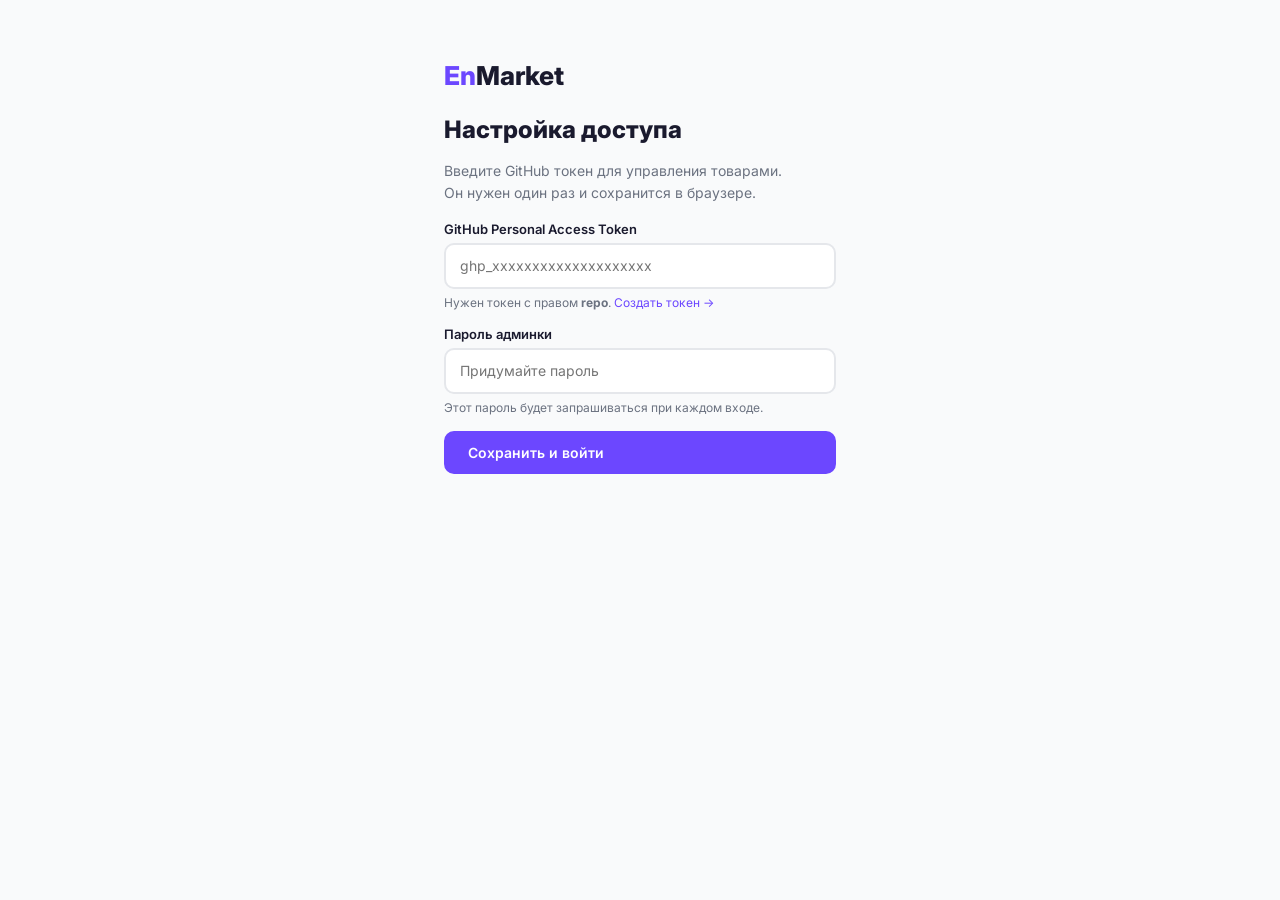
==== admin.html @ 6c4c6766 "Add admin panel + product cards + cart" ====
<!DOCTYPE html>
<html lang="ru">
<head>
  <meta charset="UTF-8" />
  <meta name="viewport" content="width=device-width, initial-scale=1.0" />
  <title>EnMarket — Админ панель</title>
  <link rel="preconnect" href="https://fonts.googleapis.com" />
  <link href="https://fonts.googleapis.com/css2?family=Inter:wght@300;400;500;600;700;800&display=swap" rel="stylesheet" />
  <link rel="stylesheet" href="css/admin.css" />
</head>
<body>

  <!-- SETUP SCREEN -->
  <div class="screen" id="setupScreen">
    <div class="auth-card">
      <div class="auth-logo"><span class="c-accent">En</span>Market</div>
      <h2>Настройка доступа</h2>
      <p class="auth-sub">Введите GitHub токен для управления товарами.<br/>Он нужен один раз и сохранится в браузере.</p>
      <div class="field">
        <label>GitHub Personal Access Token</label>
        <input type="password" id="tokenInput" placeholder="ghp_xxxxxxxxxxxxxxxxxxxx" />
        <small>Нужен токен с правом <strong>repo</strong>. <a href="https://github.com/settings/tokens/new" target="_blank">Создать токен →</a></small>
      </div>
      <div class="field">
        <label>Пароль админки</label>
        <input type="password" id="passwordInput" placeholder="Придумайте пароль" />
        <small>Этот пароль будет запрашиваться при каждом входе.</small>
      </div>
      <button class="btn btn-primary" onclick="saveSetup()">Сохранить и войти</button>
      <div class="error" id="setupError"></div>
    </div>
  </div>

  <!-- LOGIN SCREEN -->
  <div class="screen hidden" id="loginScreen">
    <div class="auth-card">
      <div class="auth-logo"><span class="c-accent">En</span>Market</div>
      <h2>Вход в админку</h2>
      <p class="auth-sub">Введите пароль для доступа к панели управления</p>
      <div class="field">
        <label>Пароль</label>
        <input type="password" id="loginPassword" placeholder="Введите пароль" onkeydown="if(event.key==='Enter')login()" />
      </div>
      <button class="btn btn-primary" onclick="login()">Войти</button>
      <div class="error" id="loginError"></div>
      <button class="btn-link" onclick="resetSetup()">Изменить настройки</button>
    </div>
  </div>

  <!-- ADMIN PANEL -->
  <div class="screen hidden" id="adminScreen">

    <!-- Sidebar -->
    <aside class="sidebar">
      <div class="sidebar__logo"><span class="c-accent">En</span>Market</div>
      <nav class="sidebar__nav">
        <a href="#" class="sidebar__link active" onclick="showSection('products')">
          <svg width="18" height="18" viewBox="0 0 24 24" fill="none" stroke="currentColor" stroke-width="2"><path d="M21 16V8a2 2 0 0 0-1-1.73l-7-4a2 2 0 0 0-2 0l-7 4A2 2 0 0 0 3 8v8a2 2 0 0 0 1 1.73l7 4a2 2 0 0 0 2 0l7-4A2 2 0 0 0 21 16z"/></svg>
          Товары
        </a>
        <a href="#" class="sidebar__link" onclick="showSection('add')">
          <svg width="18" height="18" viewBox="0 0 24 24" fill="none" stroke="currentColor" stroke-width="2"><circle cx="12" cy="12" r="10"/><line x1="12" y1="8" x2="12" y2="16"/><line x1="8" y1="12" x2="16" y2="12"/></svg>
          Добавить товар
        </a>
      </nav>
      <div class="sidebar__footer">
        <a href="/" target="_blank" class="sidebar__link">
          <svg width="18" height="18" viewBox="0 0 24 24" fill="none" stroke="currentColor" stroke-width="2"><path d="M18 13v6a2 2 0 0 1-2 2H5a2 2 0 0 1-2-2V8a2 2 0 0 1 2-2h6"/><polyline points="15 3 21 3 21 9"/><line x1="10" y1="14" x2="21" y2="3"/></svg>
          Открыть сайт
        </a>
        <button class="sidebar__link logout" onclick="logout()">
          <svg width="18" height="18" viewBox="0 0 24 24" fill="none" stroke="currentColor" stroke-width="2"><path d="M9 21H5a2 2 0 0 1-2-2V5a2 2 0 0 1 2-2h4"/><polyline points="16 17 21 12 16 7"/><line x1="21" y1="12" x2="9" y2="12"/></svg>
          Выйти
        </button>
      </div>
    </aside>

    <!-- Main content -->
    <main class="main">

      <!-- Products section -->
      <section id="sectionProducts">
        <div class="page-header">
          <div>
            <h1>Товары</h1>
            <p class="page-sub">Управление каталогом магазина</p>
          </div>
          <button class="btn btn-primary" onclick="showSection('add')">+ Добавить товар</button>
        </div>

        <div class="stats-row" id="statsRow">
          <div class="stat-card">
            <span class="stat-num" id="statTotal">0</span>
            <span class="stat-label">Всего товаров</span>
          </div>
          <div class="stat-card">
            <span class="stat-num" id="statInStock">0</span>
            <span class="stat-label">В наличии</span>
          </div>
          <div class="stat-card">
            <span class="stat-num" id="statSale">0</span>
            <span class="stat-label">Со скидкой</span>
          </div>
        </div>

        <div class="products-table-wrap">
          <div class="table-toolbar">
            <input type="text" class="search-input" placeholder="Поиск по товарам..." oninput="filterProducts(this.value)" />
          </div>
          <div id="productsList">
            <div class="empty-hint">
              <svg width="48" height="48" viewBox="0 0 24 24" fill="none" stroke="currentColor" stroke-width="1"><path d="M21 16V8a2 2 0 0 0-1-1.73l-7-4a2 2 0 0 0-2 0l-7 4A2 2 0 0 0 3 8v8a2 2 0 0 0 1 1.73l7 4a2 2 0 0 0 2 0l7-4A2 2 0 0 0 21 16z"/></svg>
              <p>Товаров пока нет. <button class="btn-link" onclick="showSection('add')">Добавить первый →</button></p>
            </div>
          </div>
        </div>
      </section>

      <!-- Add/Edit section -->
      <section id="sectionAdd" class="hidden">
        <div class="page-header">
          <div>
            <h1 id="formTitle">Добавить товар</h1>
            <p class="page-sub">Заполните информацию о товаре</p>
          </div>
          <button class="btn btn-ghost" onclick="showSection('products')">← Назад</button>
        </div>

        <form class="product-form" onsubmit="saveProduct(event)">
          <input type="hidden" id="editId" />

          <div class="form-grid">
            <div class="form-col">
              <div class="field">
                <label>Название товара *</label>
                <input type="text" id="fName" placeholder="Например: Беспроводные наушники" required />
              </div>
              <div class="field">
                <label>Описание</label>
                <textarea id="fDesc" rows="3" placeholder="Краткое описание товара..."></textarea>
              </div>
              <div class="form-row-2">
                <div class="field">
                  <label>Цена (₽) *</label>
                  <input type="number" id="fPrice" placeholder="1990" min="0" required />
                </div>
                <div class="field">
                  <label>Старая цена (₽)</label>
                  <input type="number" id="fOldPrice" placeholder="2490" min="0" />
                </div>
              </div>
              <div class="form-row-2">
                <div class="field">
                  <label>Категория</label>
                  <input type="text" id="fCategory" placeholder="Электроника" />
                </div>
                <div class="field">
                  <label>Бейдж</label>
                  <select id="fBadge">
                    <option value="">Без бейджа</option>
                    <option value="Новинка">Новинка</option>
                    <option value="Хит">Хит</option>
                    <option value="Скидка">Скидка</option>
                    <option value="Акция">Акция</option>
                  </select>
                </div>
              </div>
              <div class="field">
                <label class="checkbox-label">
                  <input type="checkbox" id="fInStock" checked />
                  <span>В наличии</span>
                </label>
              </div>
            </div>

            <div class="form-col">
              <div class="field">
                <label>Ссылка на изображение</label>
                <input type="url" id="fImage" placeholder="https://..." oninput="previewImage(this.value)" />
              </div>
              <div class="img-preview" id="imgPreview">
                <svg width="48" height="48" viewBox="0 0 24 24" fill="none" stroke="currentColor" stroke-width="1"><rect x="3" y="3" width="18" height="18" rx="2" ry="2"/><circle cx="8.5" cy="8.5" r="1.5"/><polyline points="21 15 16 10 5 21"/></svg>
                <span>Превью изображения</span>
              </div>
            </div>
          </div>

          <div class="form-actions">
            <button type="submit" class="btn btn-primary" id="saveBtn">
              <svg width="16" height="16" viewBox="0 0 24 24" fill="none" stroke="currentColor" stroke-width="2.5"><polyline points="20 6 9 17 4 12"/></svg>
              Сохранить и опубликовать
            </button>
            <button type="button" class="btn btn-ghost" onclick="resetForm()">Очистить</button>
          </div>
        </form>
      </section>

    </main>
  </div>

  <!-- Toast -->
  <div class="toast" id="toast"></div>

  <!-- Delete modal -->
  <div class="modal-overlay hidden" id="deleteModal">
    <div class="modal">
      <h3>Удалить товар?</h3>
      <p>Это действие нельзя отменить. Товар будет удалён с сайта после публикации.</p>
      <div class="modal-actions">
        <button class="btn btn-danger" onclick="confirmDelete()">Удалить</button>
        <button class="btn btn-ghost" onclick="closeModal()">Отмена</button>
      </div>
    </div>
  </div>

  <script src="js/admin.js"></script>
</body>
</html>
---- css/admin.css ----
*, *::before, *::after { box-sizing: border-box; margin: 0; padding: 0; }

:root {
  --accent:      #6c47ff;
  --accent-dark: #5535e0;
  --accent-bg:   #ede9ff;
  --danger:      #ef4444;
  --success:     #22c55e;
  --text:        #1a1a2e;
  --muted:       #6b7280;
  --border:      #e5e7eb;
  --bg:          #f9fafb;
  --sidebar-w:   240px;
  --radius:      12px;
}

body {
  font-family: 'Inter', system-ui, sans-serif;
  color: var(--text);
  background: var(--bg);
  min-height: 100vh;
}

a { text-decoration: none; color: inherit; }

/* ===================== SCREENS ===================== */
.screen { min-height: 100vh; }
.hidden { display: none !important; }

/* ===================== AUTH ===================== */
.auth-card {
  max-width: 440px;
  margin: 0 auto;
  padding: 60px 24px;
  display: flex;
  flex-direction: column;
  gap: 16px;
}
.auth-logo {
  font-size: 26px;
  font-weight: 800;
  margin-bottom: 8px;
}
.auth-card h2 { font-size: 24px; font-weight: 800; }
.auth-sub { color: var(--muted); font-size: 14px; line-height: 1.6; }
.c-accent { color: var(--accent); }

/* ===================== FIELDS ===================== */
.field { display: flex; flex-direction: column; gap: 6px; }
.field label {
  font-size: 13px;
  font-weight: 600;
  color: var(--text);
}
.field small { font-size: 12px; color: var(--muted); }
.field small a { color: var(--accent); }

input[type="text"],
input[type="password"],
input[type="email"],
input[type="number"],
input[type="url"],
select,
textarea {
  width: 100%;
  height: 46px;
  padding: 0 14px;
  border: 2px solid var(--border);
  border-radius: 10px;
  font-size: 14px;
  font-family: inherit;
  outline: none;
  background: #fff;
  transition: border-color .2s;
  color: var(--text);
}
input:focus, select:focus, textarea:focus { border-color: var(--accent); }
textarea { height: auto; padding: 12px 14px; resize: vertical; line-height: 1.6; }
select { cursor: pointer; }

.search-input {
  width: 300px;
  height: 40px;
  font-size: 14px;
}

.checkbox-label {
  display: flex;
  align-items: center;
  gap: 10px;
  cursor: pointer;
  font-size: 14px;
  font-weight: 500;
}
.checkbox-label input[type="checkbox"] {
  width: 18px;
  height: 18px;
  cursor: pointer;
  accent-color: var(--accent);
}

/* ===================== BUTTONS ===================== */
.btn {
  display: inline-flex;
  align-items: center;
  gap: 8px;
  padding: 11px 22px;
  border-radius: 10px;
  font-size: 14px;
  font-weight: 600;
  cursor: pointer;
  border: 2px solid transparent;
  transition: all .2s;
  white-space: nowrap;
  font-family: inherit;
}
.btn-primary {
  background: var(--accent);
  color: #fff;
  border-color: var(--accent);
}
.btn-primary:hover { background: var(--accent-dark); border-color: var(--accent-dark); }
.btn-primary:disabled { opacity: .6; cursor: not-allowed; }

.btn-ghost {
  background: #fff;
  color: var(--text);
  border-color: var(--border);
}
.btn-ghost:hover { border-color: var(--accent); color: var(--accent); }

.btn-danger {
  background: var(--danger);
  color: #fff;
  border-color: var(--danger);
}
.btn-danger:hover { opacity: .85; }

.btn-link {
  background: none;
  border: none;
  color: var(--accent);
  font-size: 13px;
  font-weight: 500;
  cursor: pointer;
  font-family: inherit;
  padding: 0;
  text-decoration: underline;
}

.error {
  color: var(--danger);
  font-size: 13px;
  font-weight: 500;
  min-height: 18px;
}

/* ===================== LAYOUT ===================== */
#adminScreen {
  display: flex;
  min-height: 100vh;
}

/* ===================== SIDEBAR ===================== */
.sidebar {
  width: var(--sidebar-w);
  background: var(--text);
  color: rgba(255,255,255,.7);
  display: flex;
  flex-direction: column;
  padding: 0;
  position: fixed;
  top: 0; left: 0; bottom: 0;
  z-index: 10;
}
.sidebar__logo {
  font-size: 20px;
  font-weight: 800;
  color: #fff;
  padding: 24px 20px;
  border-bottom: 1px solid rgba(255,255,255,.08);
}
.sidebar__nav {
  flex: 1;
  display: flex;
  flex-direction: column;
  padding: 12px 10px;
  gap: 2px;
}
.sidebar__link {
  display: flex;
  align-items: center;
  gap: 10px;
  padding: 10px 12px;
  border-radius: 8px;
  font-size: 14px;
  font-weight: 500;
  color: rgba(255,255,255,.65);
  transition: all .2s;
  cursor: pointer;
  border: none;
  background: none;
  font-family: inherit;
  width: 100%;
  text-align: left;
}
.sidebar__link:hover { background: rgba(255,255,255,.08); color: #fff; }
.sidebar__link.active { background: var(--accent); color: #fff; }
.sidebar__link.logout { color: rgba(255,100,100,.7); }
.sidebar__link.logout:hover { background: rgba(239,68,68,.15); color: #f87171; }

.sidebar__footer {
  padding: 12px 10px;
  border-top: 1px solid rgba(255,255,255,.08);
  display: flex;
  flex-direction: column;
  gap: 2px;
}

/* ===================== MAIN ===================== */
.main {
  margin-left: var(--sidebar-w);
  flex: 1;
  padding: 40px;
  max-width: calc(100vw - var(--sidebar-w));
}
.main section { display: block; }
.main section.hidden { display: none; }

.page-header {
  display: flex;
  align-items: flex-start;
  justify-content: space-between;
  margin-bottom: 32px;
}
.page-header h1 { font-size: 26px; font-weight: 800; }
.page-sub { color: var(--muted); font-size: 14px; margin-top: 4px; }

/* ===================== STATS ===================== */
.stats-row {
  display: grid;
  grid-template-columns: repeat(3, 1fr);
  gap: 16px;
  margin-bottom: 28px;
}
.stat-card {
  background: #fff;
  border-radius: var(--radius);
  border: 1px solid var(--border);
  padding: 20px 24px;
  display: flex;
  flex-direction: column;
  gap: 4px;
}
.stat-num { font-size: 32px; font-weight: 800; color: var(--accent); }
.stat-label { font-size: 13px; color: var(--muted); }

/* ===================== TABLE ===================== */
.products-table-wrap {
  background: #fff;
  border-radius: var(--radius);
  border: 1px solid var(--border);
  overflow: hidden;
}
.table-toolbar {
  padding: 16px 20px;
  border-bottom: 1px solid var(--border);
  display: flex;
  align-items: center;
  gap: 12px;
}

.product-row {
  display: grid;
  grid-template-columns: 60px 1fr 120px 100px 100px 120px;
  align-items: center;
  gap: 16px;
  padding: 14px 20px;
  border-bottom: 1px solid var(--border);
  transition: background .15s;
}
.product-row:last-child { border-bottom: none; }
.product-row:hover { background: var(--bg); }

.product-row__img {
  width: 56px; height: 56px;
  border-radius: 8px;
  object-fit: cover;
  background: var(--bg);
  border: 1px solid var(--border);
  display: flex;
  align-items: center;
  justify-content: center;
  color: var(--muted);
  overflow: hidden;
  flex-shrink: 0;
}
.product-row__img img { width: 100%; height: 100%; object-fit: cover; }

.product-row__name { font-weight: 600; font-size: 14px; }
.product-row__cat { font-size: 12px; color: var(--muted); margin-top: 2px; }
.product-row__price { font-weight: 700; font-size: 15px; }
.product-row__old { font-size: 12px; color: var(--muted); text-decoration: line-through; }
.badge {
  display: inline-block;
  padding: 3px 10px;
  border-radius: 99px;
  font-size: 11px;
  font-weight: 700;
  background: var(--accent-bg);
  color: var(--accent);
}
.badge-success { background: #dcfce7; color: #16a34a; }
.badge-muted { background: #f3f4f6; color: var(--muted); }

.row-actions { display: flex; gap: 8px; }
.row-actions button {
  height: 34px;
  padding: 0 12px;
  border-radius: 8px;
  font-size: 13px;
  font-weight: 500;
  cursor: pointer;
  border: 1px solid var(--border);
  background: #fff;
  font-family: inherit;
  transition: all .15s;
  color: var(--text);
}
.row-actions button:hover { border-color: var(--accent); color: var(--accent); }
.row-actions button.del { color: var(--danger); }
.row-actions button.del:hover { border-color: var(--danger); background: #fef2f2; }

.empty-hint {
  text-align: center;
  padding: 60px 20px;
  color: var(--muted);
  display: flex;
  flex-direction: column;
  align-items: center;
  gap: 12px;
}

/* ===================== PRODUCT FORM ===================== */
.product-form {
  background: #fff;
  border-radius: var(--radius);
  border: 1px solid var(--border);
  padding: 32px;
}
.form-grid {
  display: grid;
  grid-template-columns: 1fr 340px;
  gap: 40px;
  margin-bottom: 28px;
}
.form-col { display: flex; flex-direction: column; gap: 18px; }
.form-row-2 { display: grid; grid-template-columns: 1fr 1fr; gap: 16px; }

.img-preview {
  width: 100%;
  aspect-ratio: 1;
  background: var(--bg);
  border: 2px dashed var(--border);
  border-radius: var(--radius);
  display: flex;
  flex-direction: column;
  align-items: center;
  justify-content: center;
  gap: 8px;
  color: var(--muted);
  font-size: 13px;
  overflow: hidden;
}
.img-preview img {
  width: 100%;
  height: 100%;
  object-fit: cover;
}

.form-actions {
  display: flex;
  gap: 12px;
  padding-top: 20px;
  border-top: 1px solid var(--border);
}

/* ===================== TOAST ===================== */
.toast {
  position: fixed;
  bottom: 28px;
  left: 50%;
  transform: translateX(-50%) translateY(80px);
  background: var(--text);
  color: #fff;
  padding: 12px 24px;
  border-radius: 10px;
  font-size: 14px;
  font-weight: 500;
  z-index: 9999;
  opacity: 0;
  transition: all .3s ease;
  pointer-events: none;
  white-space: nowrap;
}
.toast.success { background: var(--success); }
.toast.error { background: var(--danger); }
.toast.show { opacity: 1; transform: translateX(-50%) translateY(0); }

/* ===================== MODAL ===================== */
.modal-overlay {
  position: fixed;
  inset: 0;
  background: rgba(0,0,0,.5);
  z-index: 500;
  display: flex;
  align-items: center;
  justify-content: center;
}
.modal {
  background: #fff;
  border-radius: var(--radius);
  padding: 32px;
  max-width: 400px;
  width: 90%;
}
.modal h3 { font-size: 18px; font-weight: 700; margin-bottom: 8px; }
.modal p { color: var(--muted); font-size: 14px; margin-bottom: 24px; }
.modal-actions { display: flex; gap: 10px; }

/* ===================== DEPLOY STATUS ===================== */
.deploy-badge {
  display: inline-flex;
  align-items: center;
  gap: 6px;
  padding: 4px 12px;
  border-radius: 99px;
  font-size: 12px;
  font-weight: 600;
  background: #dcfce7;
  color: #16a34a;
}
.deploy-badge.loading {
  background: #fef9c3;
  color: #a16207;
}
.deploy-badge span {
  width: 7px; height: 7px;
  border-radius: 50%;
  background: currentColor;
  animation: pulse 1.2s ease infinite;
}
@keyframes pulse { 0%,100%{opacity:1} 50%{opacity:.3} }
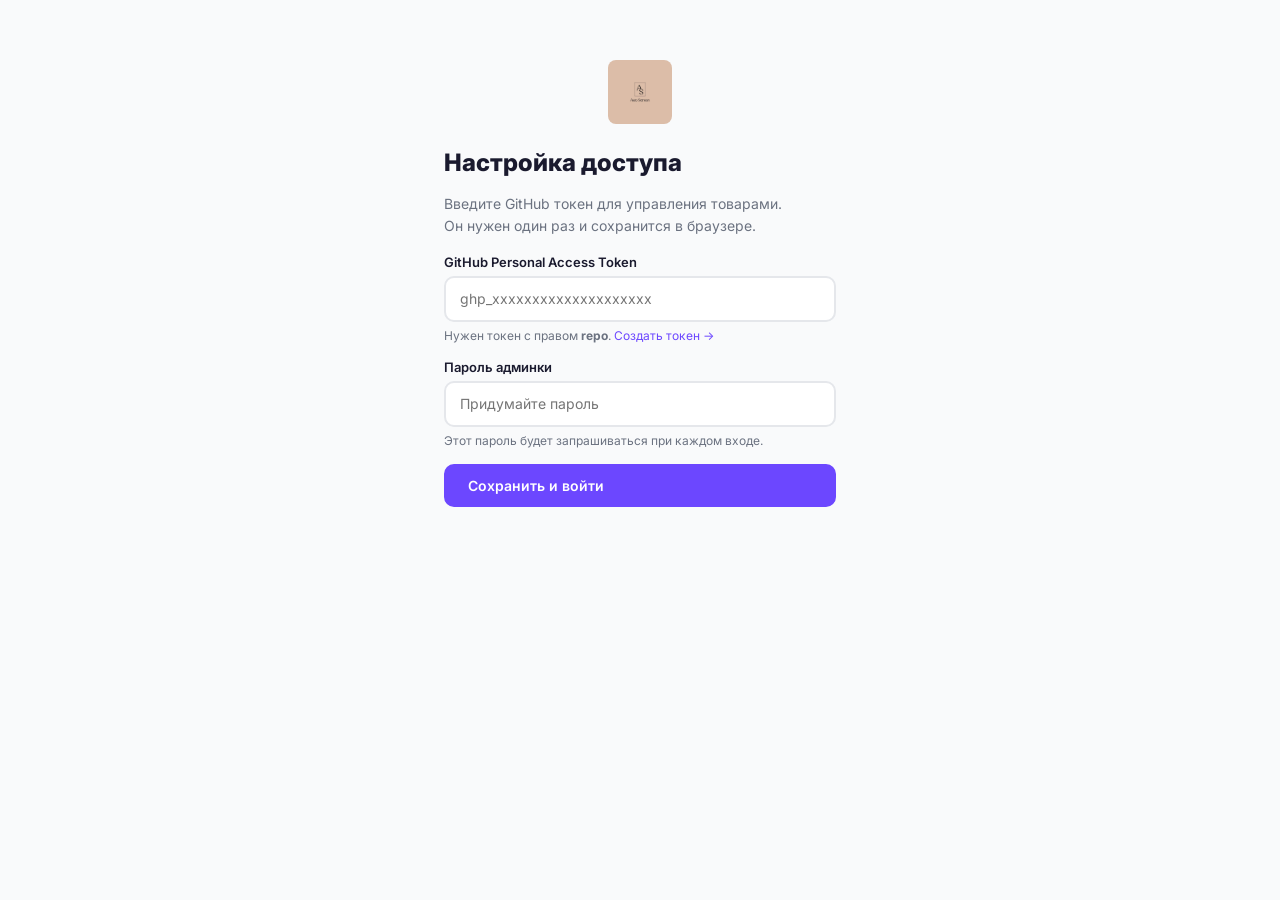
==== commit c29b200e: "Rebrand: rename store to Aikosarken, add logo image Co-Authored-By: Claude Sonnet 4.6 <noreply@anthr" ====
--- a/admin.html
+++ b/admin.html
@@ -3,7 +3,7 @@
 <head>
   <meta charset="UTF-8" />
   <meta name="viewport" content="width=device-width, initial-scale=1.0" />
-  <title>EnMarket — Админ панель</title>
+  <title>Aikosarken — Админ панель</title>
   <link rel="preconnect" href="https://fonts.googleapis.com" />
   <link href="https://fonts.googleapis.com/css2?family=Inter:wght@300;400;500;600;700;800&display=swap" rel="stylesheet" />
   <link rel="stylesheet" href="css/admin.css" />
@@ -13,7 +13,7 @@
   <!-- SETUP SCREEN -->
   <div class="screen" id="setupScreen">
     <div class="auth-card">
-      <div class="auth-logo"><span class="c-accent">En</span>Market</div>
+      <div class="auth-logo"><img src="images/logo.png" alt="Aikosarken" class="logo-img" /></div>
       <h2>Настройка доступа</h2>
       <p class="auth-sub">Введите GitHub токен для управления товарами.<br/>Он нужен один раз и сохранится в браузере.</p>
       <div class="field">
@@ -34,7 +34,7 @@
   <!-- LOGIN SCREEN -->
   <div class="screen hidden" id="loginScreen">
     <div class="auth-card">
-      <div class="auth-logo"><span class="c-accent">En</span>Market</div>
+      <div class="auth-logo"><img src="images/logo.png" alt="Aikosarken" class="logo-img" /></div>
       <h2>Вход в админку</h2>
       <p class="auth-sub">Введите пароль для доступа к панели управления</p>
       <div class="field">
@@ -52,7 +52,7 @@
 
     <!-- Sidebar -->
     <aside class="sidebar">
-      <div class="sidebar__logo"><span class="c-accent">En</span>Market</div>
+      <div class="sidebar__logo"><img src="images/logo.png" alt="Aikosarken" class="logo-img" /></div>
       <nav class="sidebar__nav">
         <a href="#" class="sidebar__link active" onclick="showSection('products')">
           <svg width="18" height="18" viewBox="0 0 24 24" fill="none" stroke="currentColor" stroke-width="2"><path d="M21 16V8a2 2 0 0 0-1-1.73l-7-4a2 2 0 0 0-2 0l-7 4A2 2 0 0 0 3 8v8a2 2 0 0 0 1 1.73l7 4a2 2 0 0 0 2 0l7-4A2 2 0 0 0 21 16z"/></svg>
@@ -133,36 +133,55 @@
             <div class="form-col">
               <div class="field">
                 <label>Название товара *</label>
-                <input type="text" id="fName" placeholder="Например: Беспроводные наушники" required />
-              </div>
-              <div class="field">
-                <label>Описание</label>
+                <input type="text" id="fName" placeholder="Например: Платье летнее" required />
+              </div>
+              <div class="form-row-2">
+                <div class="field">
+                  <label>Бренд <span class="field-optional">(не обязательно)</span></label>
+                  <input type="text" id="fBrand" placeholder="Zara, Nike, H&M..." />
+                </div>
+                <div class="field">
+                  <label>Категория *</label>
+                  <select id="fCategory" required>
+                    <option value="">Выберите</option>
+                    <option value="women">Женщинам</option>
+                    <option value="men">Мужчинам</option>
+                    <option value="kids">Детям</option>
+                  </select>
+                </div>
+              </div>
+              <div class="field">
+                <label>Описание <span class="field-optional">(не обязательно)</span></label>
                 <textarea id="fDesc" rows="3" placeholder="Краткое описание товара..."></textarea>
               </div>
               <div class="form-row-2">
                 <div class="field">
-                  <label>Цена (₽) *</label>
-                  <input type="number" id="fPrice" placeholder="1990" min="0" required />
-                </div>
-                <div class="field">
-                  <label>Старая цена (₽)</label>
-                  <input type="number" id="fOldPrice" placeholder="2490" min="0" />
-                </div>
+                  <label>Цена (₸) *</label>
+                  <input type="number" id="fPrice" placeholder="15990" min="0" required />
+                </div>
+                <div class="field">
+                  <label>Старая цена (₸)</label>
+                  <input type="number" id="fOldPrice" placeholder="24990" min="0" />
+                </div>
+              </div>
+              <div class="field">
+                <label>Размеры (через запятую)</label>
+                <input type="text" id="fSizes" placeholder="XS, S, M, L, XL" />
+                <small>Например: XS, S, M, L, XL или 36, 37, 38, 39, 40</small>
               </div>
               <div class="form-row-2">
-                <div class="field">
-                  <label>Категория</label>
-                  <input type="text" id="fCategory" placeholder="Электроника" />
-                </div>
                 <div class="field">
                   <label>Бейдж</label>
                   <select id="fBadge">
                     <option value="">Без бейджа</option>
                     <option value="Новинка">Новинка</option>
                     <option value="Хит">Хит</option>
-                    <option value="Скидка">Скидка</option>
                     <option value="Акция">Акция</option>
                   </select>
+                </div>
+                <div class="field">
+                  <label>Макс. кол-во на заказ <span class="field-optional">(шт.)</span></label>
+                  <input type="number" id="fMaxQty" placeholder="Не ограничено" min="1" />
                 </div>
               </div>
               <div class="field">
@@ -175,12 +194,15 @@
 
             <div class="form-col">
               <div class="field">
-                <label>Ссылка на изображение</label>
-                <input type="url" id="fImage" placeholder="https://..." oninput="previewImage(this.value)" />
-              </div>
-              <div class="img-preview" id="imgPreview">
-                <svg width="48" height="48" viewBox="0 0 24 24" fill="none" stroke="currentColor" stroke-width="1"><rect x="3" y="3" width="18" height="18" rx="2" ry="2"/><circle cx="8.5" cy="8.5" r="1.5"/><polyline points="21 15 16 10 5 21"/></svg>
-                <span>Превью изображения</span>
+                <label>Фотографии товара</label>
+                <div class="img-drop-zone" id="imgDropZone">
+                  <input type="file" id="imgFileInput" accept="image/*" multiple style="display:none" />
+                  <svg width="32" height="32" viewBox="0 0 24 24" fill="none" stroke="currentColor" stroke-width="1.5"><rect x="3" y="3" width="18" height="18" rx="2"/><circle cx="8.5" cy="8.5" r="1.5"/><polyline points="21 15 16 10 5 21"/></svg>
+                  <span>Перетащите фото сюда</span>
+                  <span class="img-drop-hint">или нажмите для выбора файлов</span>
+                </div>
+                <div class="img-grid" id="imgGrid"></div>
+                <small>Нажмите ★ чтобы сделать фото основным (показывается на карточке товара)</small>
               </div>
             </div>
           </div>
--- a/css/admin.css
+++ b/css/admin.css
@@ -37,9 +37,15 @@
   gap: 16px;
 }
 .auth-logo {
-  font-size: 26px;
-  font-weight: 800;
   margin-bottom: 8px;
+  display: flex;
+  justify-content: center;
+}
+.auth-logo .logo-img {
+  height: 64px;
+  width: auto;
+  object-fit: contain;
+  border-radius: 8px;
 }
 .auth-card h2 { font-size: 24px; font-weight: 800; }
 .auth-sub { color: var(--muted); font-size: 14px; line-height: 1.6; }
@@ -174,11 +180,17 @@
   z-index: 10;
 }
 .sidebar__logo {
-  font-size: 20px;
-  font-weight: 800;
-  color: #fff;
-  padding: 24px 20px;
+  padding: 20px;
   border-bottom: 1px solid rgba(255,255,255,.08);
+  display: flex;
+  align-items: center;
+  justify-content: center;
+}
+.sidebar__logo .logo-img {
+  height: 48px;
+  width: auto;
+  object-fit: contain;
+  border-radius: 6px;
 }
 .sidebar__nav {
   flex: 1;
@@ -357,9 +369,15 @@
 .form-col { display: flex; flex-direction: column; gap: 18px; }
 .form-row-2 { display: grid; grid-template-columns: 1fr 1fr; gap: 16px; }
 
-.img-preview {
+.field-optional {
+  font-weight: 400;
+  color: var(--muted);
+  font-size: 11px;
+}
+
+.img-drop-zone {
   width: 100%;
-  aspect-ratio: 1;
+  padding: 28px 16px;
   background: var(--bg);
   border: 2px dashed var(--border);
   border-radius: var(--radius);
@@ -367,16 +385,84 @@
   flex-direction: column;
   align-items: center;
   justify-content: center;
-  gap: 8px;
+  gap: 6px;
   color: var(--muted);
   font-size: 13px;
+  font-weight: 500;
+  cursor: pointer;
+  transition: border-color .2s, background .2s;
+  user-select: none;
+}
+.img-drop-zone:hover,
+.img-drop-zone.drag-over {
+  border-color: var(--accent);
+  background: var(--accent-bg);
+  color: var(--accent);
+}
+.img-drop-hint { font-size: 12px; font-weight: 400; }
+
+.img-grid {
+  display: grid;
+  grid-template-columns: repeat(3, 1fr);
+  gap: 8px;
+  margin-top: 10px;
+}
+.img-thumb {
+  position: relative;
+  aspect-ratio: 1;
+  border-radius: 8px;
   overflow: hidden;
-}
-.img-preview img {
-  width: 100%;
-  height: 100%;
-  object-fit: cover;
-}
+  border: 2px solid var(--border);
+  background: var(--bg);
+  display: flex;
+  align-items: center;
+  justify-content: center;
+}
+.img-thumb--primary { border-color: var(--accent); }
+.img-thumb img { width: 100%; height: 100%; object-fit: cover; }
+.img-thumb__del {
+  position: absolute;
+  top: 4px; right: 4px;
+  width: 22px; height: 22px;
+  border-radius: 99px;
+  background: rgba(0,0,0,.55);
+  color: #fff;
+  border: none;
+  cursor: pointer;
+  font-size: 11px;
+  display: flex;
+  align-items: center;
+  justify-content: center;
+  line-height: 1;
+  transition: background .15s;
+}
+.img-thumb__del:hover { background: var(--danger); }
+.img-thumb__star {
+  position: absolute;
+  bottom: 4px; left: 4px;
+  width: 22px; height: 22px;
+  border-radius: 99px;
+  background: rgba(0,0,0,.45);
+  color: #fff;
+  border: none;
+  cursor: pointer;
+  font-size: 13px;
+  display: flex;
+  align-items: center;
+  justify-content: center;
+  line-height: 1;
+  transition: background .15s;
+}
+.img-thumb__star:hover { background: var(--accent); }
+.img-thumb--primary .img-thumb__star { background: var(--accent); }
+.img-thumb__spinner {
+  width: 24px; height: 24px;
+  border: 3px solid var(--border);
+  border-top-color: var(--accent);
+  border-radius: 50%;
+  animation: spin .7s linear infinite;
+}
+@keyframes spin { to { transform: rotate(360deg); } }
 
 .form-actions {
   display: flex;
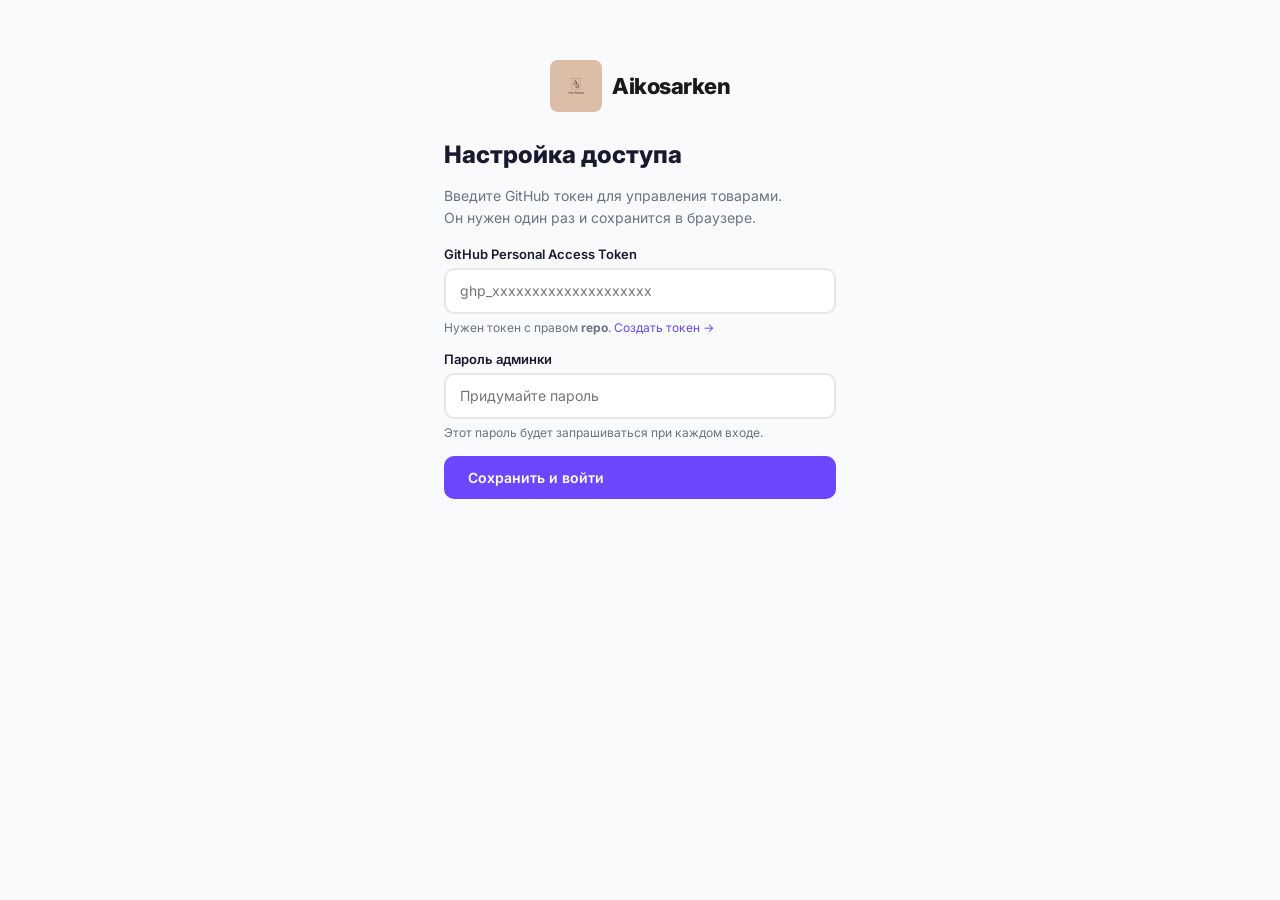
==== commit dee3688c: "Fix logo display: show logo image + Aikosarken text together Co-Authored-By: Claude Sonnet 4.6 <nore" ====
--- a/admin.html
+++ b/admin.html
@@ -13,7 +13,10 @@
   <!-- SETUP SCREEN -->
   <div class="screen" id="setupScreen">
     <div class="auth-card">
-      <div class="auth-logo"><img src="images/logo.png" alt="Aikosarken" class="logo-img" /></div>
+      <div class="auth-logo">
+        <img src="images/logo.png" alt="Aikosarken" class="logo-img" />
+        <span class="auth-logo-text">Aikosarken</span>
+      </div>
       <h2>Настройка доступа</h2>
       <p class="auth-sub">Введите GitHub токен для управления товарами.<br/>Он нужен один раз и сохранится в браузере.</p>
       <div class="field">
@@ -34,7 +37,10 @@
   <!-- LOGIN SCREEN -->
   <div class="screen hidden" id="loginScreen">
     <div class="auth-card">
-      <div class="auth-logo"><img src="images/logo.png" alt="Aikosarken" class="logo-img" /></div>
+      <div class="auth-logo">
+        <img src="images/logo.png" alt="Aikosarken" class="logo-img" />
+        <span class="auth-logo-text">Aikosarken</span>
+      </div>
       <h2>Вход в админку</h2>
       <p class="auth-sub">Введите пароль для доступа к панели управления</p>
       <div class="field">
@@ -52,7 +58,10 @@
 
     <!-- Sidebar -->
     <aside class="sidebar">
-      <div class="sidebar__logo"><img src="images/logo.png" alt="Aikosarken" class="logo-img" /></div>
+      <div class="sidebar__logo">
+        <img src="images/logo.png" alt="Aikosarken" class="logo-img" />
+        <span class="sidebar-logo-text">Aikosarken</span>
+      </div>
       <nav class="sidebar__nav">
         <a href="#" class="sidebar__link active" onclick="showSection('products')">
           <svg width="18" height="18" viewBox="0 0 24 24" fill="none" stroke="currentColor" stroke-width="2"><path d="M21 16V8a2 2 0 0 0-1-1.73l-7-4a2 2 0 0 0-2 0l-7 4A2 2 0 0 0 3 8v8a2 2 0 0 0 1 1.73l7 4a2 2 0 0 0 2 0l7-4A2 2 0 0 0 21 16z"/></svg>
--- a/css/admin.css
+++ b/css/admin.css
@@ -37,15 +37,23 @@
   gap: 16px;
 }
 .auth-logo {
-  margin-bottom: 8px;
-  display: flex;
-  justify-content: center;
+  margin-bottom: 12px;
+  display: flex;
+  align-items: center;
+  justify-content: center;
+  gap: 10px;
 }
 .auth-logo .logo-img {
-  height: 64px;
-  width: auto;
-  object-fit: contain;
+  height: 52px;
+  width: 52px;
+  object-fit: cover;
   border-radius: 8px;
+}
+.auth-logo-text {
+  font-size: 22px;
+  font-weight: 800;
+  letter-spacing: -0.5px;
+  color: #1a1a1a;
 }
 .auth-card h2 { font-size: 24px; font-weight: 800; }
 .auth-sub { color: var(--muted); font-size: 14px; line-height: 1.6; }
@@ -180,17 +188,24 @@
   z-index: 10;
 }
 .sidebar__logo {
-  padding: 20px;
+  padding: 16px 20px;
   border-bottom: 1px solid rgba(255,255,255,.08);
   display: flex;
   align-items: center;
-  justify-content: center;
+  gap: 10px;
 }
 .sidebar__logo .logo-img {
-  height: 48px;
-  width: auto;
-  object-fit: contain;
+  height: 40px;
+  width: 40px;
+  object-fit: cover;
   border-radius: 6px;
+  flex-shrink: 0;
+}
+.sidebar-logo-text {
+  font-size: 16px;
+  font-weight: 800;
+  color: #fff;
+  letter-spacing: -0.3px;
 }
 .sidebar__nav {
   flex: 1;
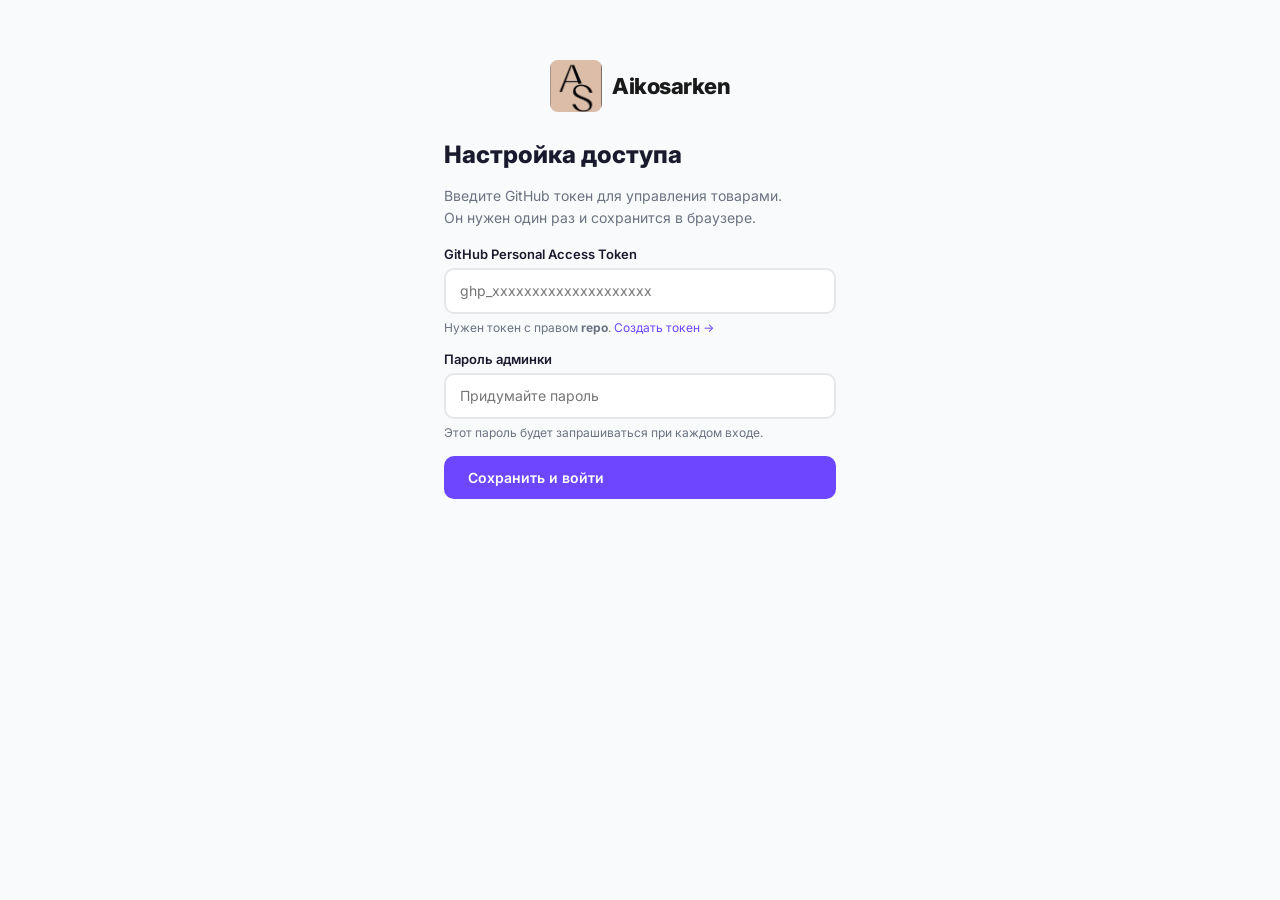
==== commit 79b0eef2: "Replace logo with logo2.png (updated logo) Co-Authored-By: Claude Sonnet 4.6 <noreply@anthropic.com>" ====
--- a/admin.html
+++ b/admin.html
@@ -14,7 +14,7 @@
   <div class="screen" id="setupScreen">
     <div class="auth-card">
       <div class="auth-logo">
-        <img src="images/logo.png" alt="Aikosarken" class="logo-img" />
+        <img src="images/logo2.png" alt="Aikosarken" class="logo-img" />
         <span class="auth-logo-text">Aikosarken</span>
       </div>
       <h2>Настройка доступа</h2>
@@ -38,7 +38,7 @@
   <div class="screen hidden" id="loginScreen">
     <div class="auth-card">
       <div class="auth-logo">
-        <img src="images/logo.png" alt="Aikosarken" class="logo-img" />
+        <img src="images/logo2.png" alt="Aikosarken" class="logo-img" />
         <span class="auth-logo-text">Aikosarken</span>
       </div>
       <h2>Вход в админку</h2>
@@ -59,7 +59,7 @@
     <!-- Sidebar -->
     <aside class="sidebar">
       <div class="sidebar__logo">
-        <img src="images/logo.png" alt="Aikosarken" class="logo-img" />
+        <img src="images/logo2.png" alt="Aikosarken" class="logo-img" />
         <span class="sidebar-logo-text">Aikosarken</span>
       </div>
       <nav class="sidebar__nav">
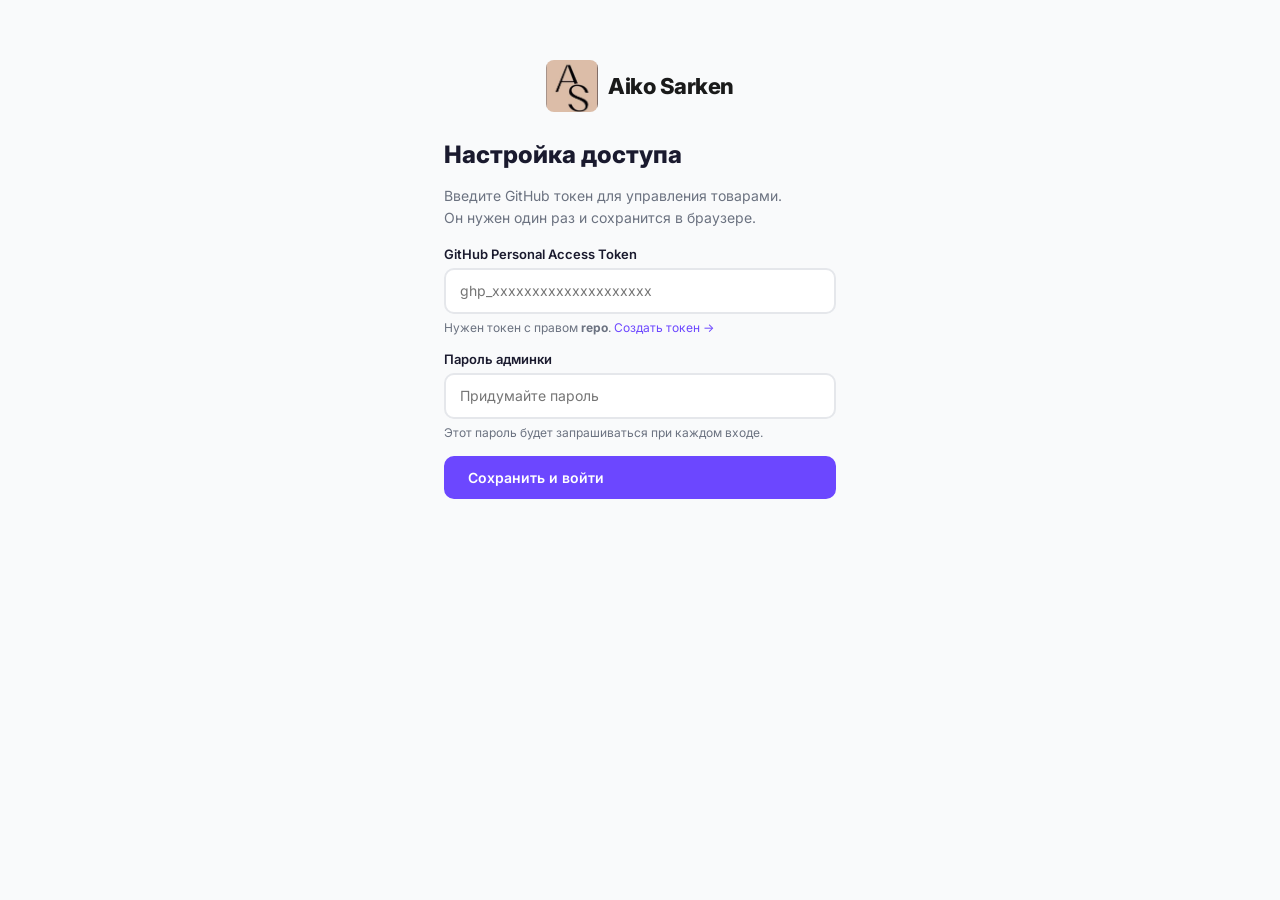
==== commit 8088f13e: "Rename store to Aiko Sarken (two words) Co-Authored-By: Claude Sonnet 4.6 <noreply@anthropic.com>" ====
--- a/admin.html
+++ b/admin.html
@@ -3,7 +3,7 @@
 <head>
   <meta charset="UTF-8" />
   <meta name="viewport" content="width=device-width, initial-scale=1.0" />
-  <title>Aikosarken — Админ панель</title>
+  <title>Aiko Sarken — Админ панель</title>
   <link rel="preconnect" href="https://fonts.googleapis.com" />
   <link href="https://fonts.googleapis.com/css2?family=Inter:wght@300;400;500;600;700;800&display=swap" rel="stylesheet" />
   <link rel="stylesheet" href="css/admin.css" />
@@ -14,8 +14,8 @@
   <div class="screen" id="setupScreen">
     <div class="auth-card">
       <div class="auth-logo">
-        <img src="images/logo2.png" alt="Aikosarken" class="logo-img" />
-        <span class="auth-logo-text">Aikosarken</span>
+        <img src="images/logo2.png" alt="Aiko Sarken" class="logo-img" />
+        <span class="auth-logo-text">Aiko Sarken</span>
       </div>
       <h2>Настройка доступа</h2>
       <p class="auth-sub">Введите GitHub токен для управления товарами.<br/>Он нужен один раз и сохранится в браузере.</p>
@@ -38,8 +38,8 @@
   <div class="screen hidden" id="loginScreen">
     <div class="auth-card">
       <div class="auth-logo">
-        <img src="images/logo2.png" alt="Aikosarken" class="logo-img" />
-        <span class="auth-logo-text">Aikosarken</span>
+        <img src="images/logo2.png" alt="Aiko Sarken" class="logo-img" />
+        <span class="auth-logo-text">Aiko Sarken</span>
       </div>
       <h2>Вход в админку</h2>
       <p class="auth-sub">Введите пароль для доступа к панели управления</p>
@@ -59,8 +59,8 @@
     <!-- Sidebar -->
     <aside class="sidebar">
       <div class="sidebar__logo">
-        <img src="images/logo2.png" alt="Aikosarken" class="logo-img" />
-        <span class="sidebar-logo-text">Aikosarken</span>
+        <img src="images/logo2.png" alt="Aiko Sarken" class="logo-img" />
+        <span class="sidebar-logo-text">Aiko Sarken</span>
       </div>
       <nav class="sidebar__nav">
         <a href="#" class="sidebar__link active" onclick="showSection('products')">
